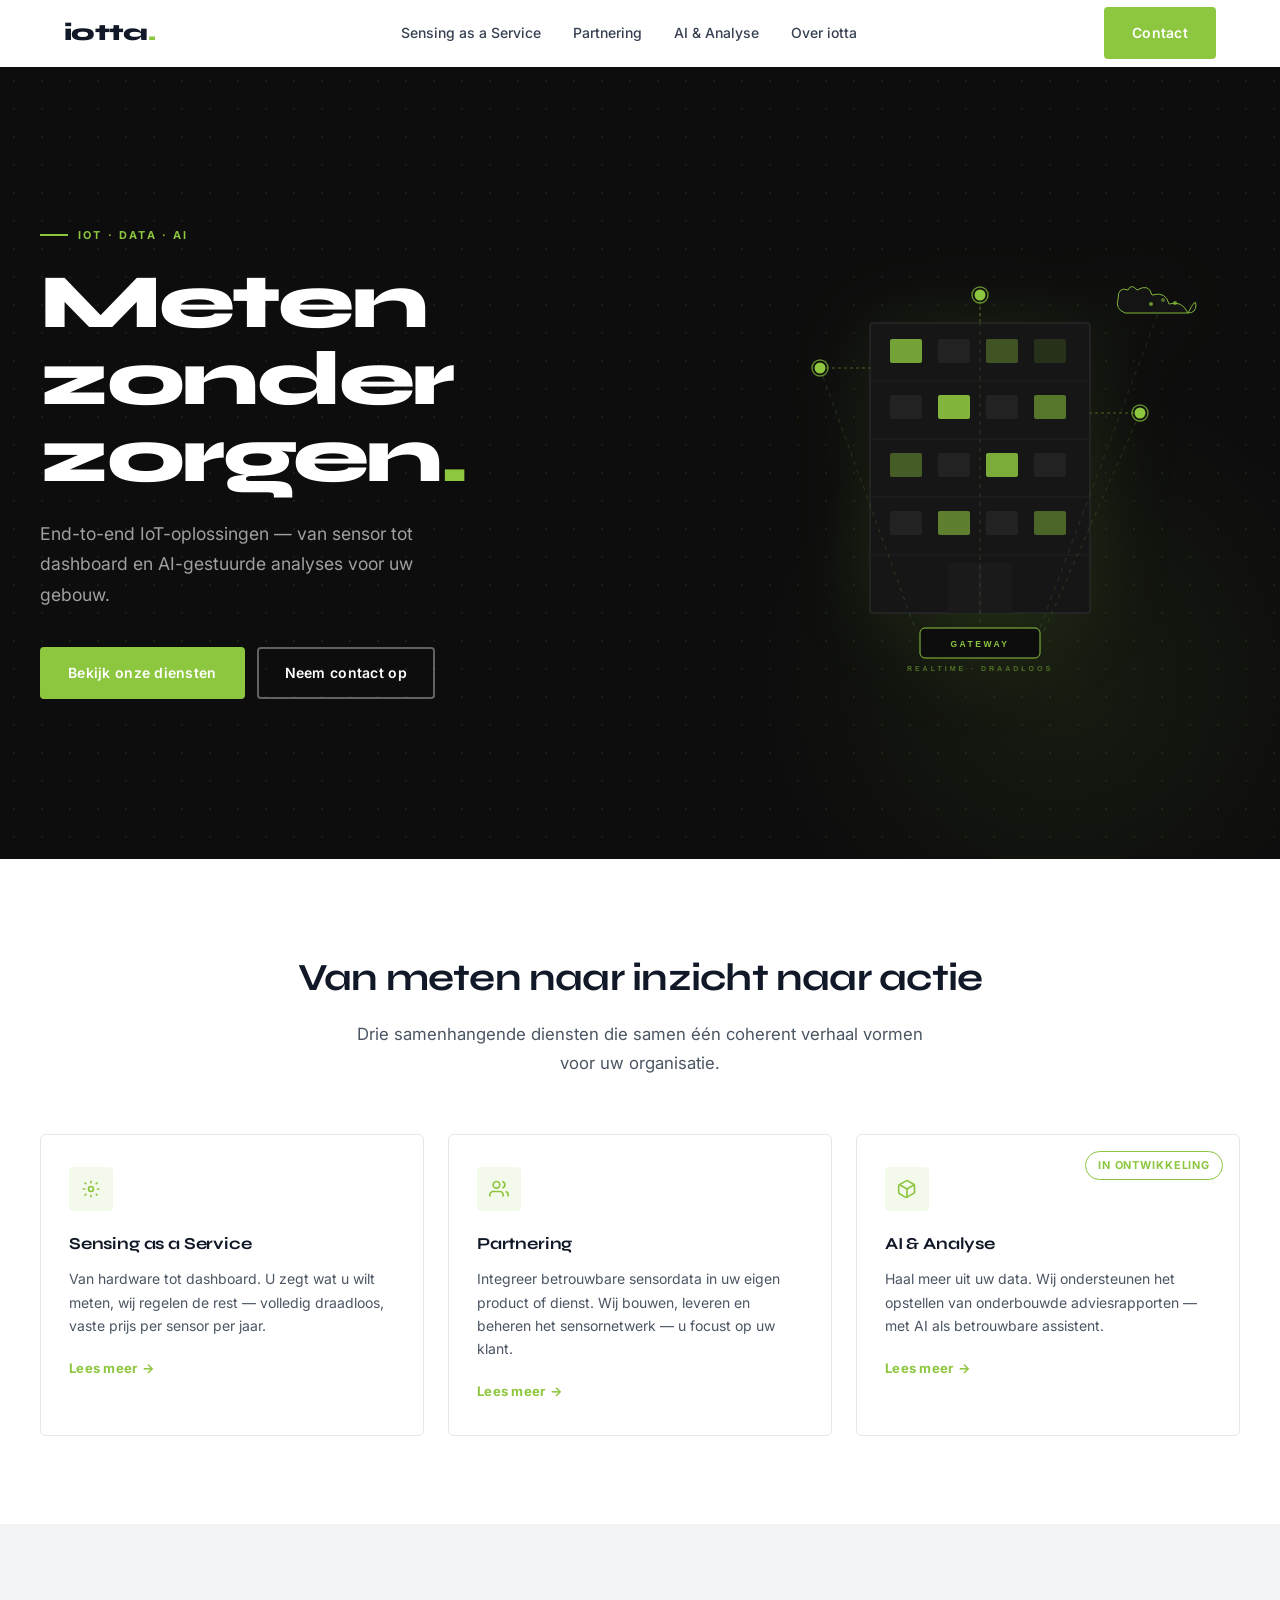
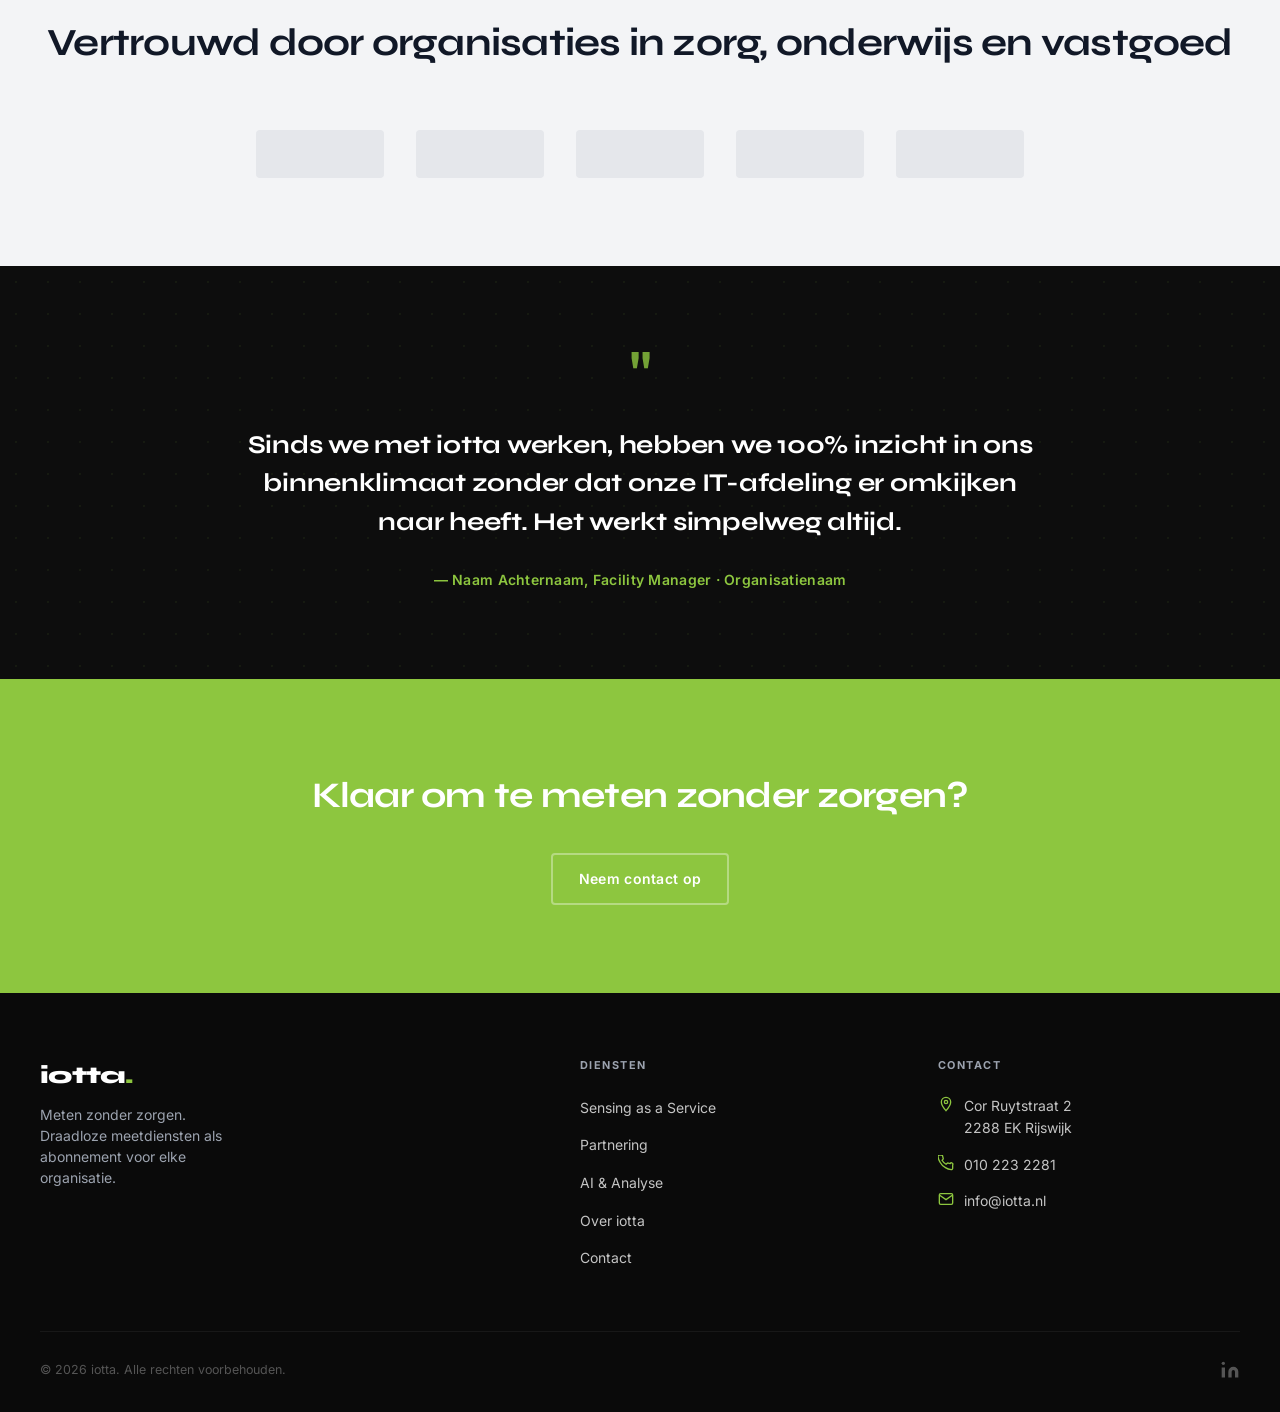
==== index.html @ 56b5818d "Initial website build for iotta.nl" ====
<!DOCTYPE html>
<html lang="nl">
<head>
  <meta charset="UTF-8">
  <meta name="viewport" content="width=device-width, initial-scale=1.0">
  <title>iotta — Meten zonder zorgen</title>
  <meta name="description" content="iotta levert betrouwbare, draadloze meetdiensten als abonnement voor kantoren, scholen, zorginstellingen en vastgoedbeheerders.">
  <link rel="preconnect" href="https://fonts.googleapis.com">
  <link rel="preconnect" href="https://fonts.gstatic.com" crossorigin>
  <link href="https://fonts.googleapis.com/css2?family=Inter:wght@400;500;600&family=Syne:wght@700;800&display=swap" rel="stylesheet">
  <link rel="stylesheet" href="css/styles.css">
</head>
<body>

  <div id="header-placeholder"></div>

  <main>

    <!-- ================================================
         HERO
         ================================================ -->
    <section class="hero" aria-labelledby="hero-title">
      <div class="hero-inner">
        <div class="hero-content">
          <p class="hero-eyebrow">IoT · Data · AI</p>
          <h1 class="hero-title" id="hero-title">
            Meten<br>zonder<br>zorgen<span class="accent">.</span>
          </h1>
          <p class="hero-subtitle">
            End-to-end IoT-oplossingen — van sensor tot dashboard
            en AI-gestuurde analyses voor uw gebouw.
          </p>
          <div class="hero-actions">
            <a href="sensing-as-a-service.html" class="btn btn-primary">Bekijk onze diensten</a>
            <a href="contact.html" class="btn btn-ghost-white">Neem contact op</a>
          </div>
        </div>
        <div class="hero-visual">
          <img src="assets/hero-illustration.svg"
               alt="Illustratie van een slim gebouw met draadloze IoT-sensoren die data doorsturen naar de cloud"
               width="520" height="440">
        </div>
      </div>
    </section>

    <!-- ================================================
         DRIE PIJLERS
         ================================================ -->
    <section class="section section--white" aria-labelledby="pijlers-title">
      <div class="inner">
        <div class="section-header reveal">
          <h2 id="pijlers-title">Van meten naar inzicht naar actie</h2>
          <p>Drie samenhangende diensten die samen één coherent verhaal vormen voor uw organisatie.</p>
        </div>
        <div class="cards-grid">

          <article class="card reveal reveal-d1">
            <div class="card-icon" aria-hidden="true">
              <svg width="20" height="20" fill="none" stroke="currentColor" stroke-width="2" viewBox="0 0 24 24"><circle cx="12" cy="12" r="3"/><path d="M12 2v3M12 19v3M4.22 4.22l2.12 2.12M17.66 17.66l2.12 2.12M2 12h3M19 12h3M4.22 19.78l2.12-2.12M17.66 6.34l2.12-2.12"/></svg>
            </div>
            <h3 class="card-title">Sensing as a Service</h3>
            <p class="card-text">Van hardware tot dashboard. U zegt wat u wilt meten, wij regelen de rest — volledig draadloos, vaste prijs per sensor per jaar.</p>
            <a href="sensing-as-a-service.html" class="card-link">Lees meer <span aria-hidden="true">→</span></a>
          </article>

          <article class="card reveal reveal-d2">
            <div class="card-icon" aria-hidden="true">
              <svg width="20" height="20" fill="none" stroke="currentColor" stroke-width="2" viewBox="0 0 24 24"><path d="M17 21v-2a4 4 0 00-4-4H5a4 4 0 00-4 4v2"/><circle cx="9" cy="7" r="4"/><path d="M23 21v-2a4 4 0 00-3-3.87M16 3.13a4 4 0 010 7.75"/></svg>
            </div>
            <h3 class="card-title">Partnering</h3>
            <p class="card-text">Integreer betrouwbare sensordata in uw eigen product of dienst. Wij bouwen, leveren en beheren het sensornetwerk — u focust op uw klant.</p>
            <a href="partnering.html" class="card-link">Lees meer <span aria-hidden="true">→</span></a>
          </article>

          <article class="card reveal reveal-d3">
            <div class="card-badge-pos">
              <span class="badge badge-green-outline">In ontwikkeling</span>
            </div>
            <div class="card-icon" aria-hidden="true">
              <svg width="20" height="20" fill="none" stroke="currentColor" stroke-width="2" viewBox="0 0 24 24"><path d="M21 16V8a2 2 0 00-1-1.73l-7-4a2 2 0 00-2 0l-7 4A2 2 0 002 8v8a2 2 0 001 1.73l7 4a2 2 0 002 0l7-4A2 2 0 0021 16z"/><polyline points="3.27 6.96 12 12.01 20.73 6.96"/><line x1="12" y1="22.08" x2="12" y2="12"/></svg>
            </div>
            <h3 class="card-title">AI &amp; Analyse</h3>
            <p class="card-text">Haal meer uit uw data. Wij ondersteunen het opstellen van onderbouwde adviesrapporten — met AI als betrouwbare assistent.</p>
            <a href="ai-en-analyse.html" class="card-link">Lees meer <span aria-hidden="true">→</span></a>
          </article>

        </div>
      </div>
    </section>

    <!-- ================================================
         SOCIAL PROOF
         ================================================ -->
    <section class="section section--gray" aria-labelledby="proof-title">
      <div class="inner">
        <div class="section-header reveal">
          <h2 id="proof-title">Vertrouwd door organisaties in zorg, onderwijs en vastgoed</h2>
        </div>
        <div class="logo-row reveal">
          <!-- vervang door: <img src="assets/logos/[klant].svg" alt="[Klantnaam]" width="128" height="48"> -->
          <div class="logo-placeholder" role="img" aria-label="Klantlogo placeholder"></div>
          <div class="logo-placeholder" role="img" aria-label="Klantlogo placeholder"></div>
          <div class="logo-placeholder" role="img" aria-label="Klantlogo placeholder"></div>
          <div class="logo-placeholder" role="img" aria-label="Klantlogo placeholder"></div>
          <div class="logo-placeholder" role="img" aria-label="Klantlogo placeholder"></div>
        </div>
      </div>
    </section>

    <!-- ================================================
         TESTIMONIAL
         ================================================ -->
    <section class="section section--dark" aria-label="Klantgetuigenis">
      <div class="inner">
        <div class="testimonial reveal">
          <span class="testimonial-mark" aria-hidden="true">"</span>
          <!-- vervang door: echte klantquote -->
          <blockquote class="testimonial-quote">
            Sinds we met iotta werken, hebben we 100% inzicht in ons binnenklimaat
            zonder dat onze IT-afdeling er omkijken naar heeft. Het werkt simpelweg altijd.
          </blockquote>
          <p class="testimonial-attrib">— Naam Achternaam, Facility Manager · Organisatienaam</p>
        </div>
      </div>
    </section>

    <!-- ================================================
         CTA BANNER
         ================================================ -->
    <section class="section section--green" aria-label="Contactoproep">
      <div class="inner cta-banner reveal">
        <h2>Klaar om te meten zonder zorgen?</h2>
        <a href="contact.html" class="btn btn-ghost-white">Neem contact op</a>
      </div>
    </section>

  </main>

  <div id="footer-placeholder"></div>
  <script src="js/main.js"></script>
  <script src="js/components.js"></script>
</body>
</html>
---- css/styles.css ----
/* ============================================================
   iotta Website — Design System
   Aesthetic: Precision Signal — technical, high-contrast,
   sensor-network data feeling. Syne + Inter.
   ============================================================ */

/* ============================================================
   DESIGN TOKENS
   ============================================================ */
:root {
  --green:        #8DC63F;
  --green-dark:   #6fa832;
  --green-dim:    rgba(141, 198, 63, 0.1);
  --black:        #0d0d0d;
  --surface-dark: #141414;
  --gray-900:     #111827;
  --gray-700:     #374151;
  --gray-600:     #4b5563;
  --gray-400:     #9ca3af;
  --gray-300:     #d1d5db;
  --gray-200:     #e5e7eb;
  --gray-100:     #f3f4f6;
  --white:        #ffffff;

  --font-display: 'Syne', sans-serif;
  --font-body:    'Inter', sans-serif;

  --max-w:        1200px;
  --radius:       6px;
  --radius-sm:    4px;

  --ease-out:     cubic-bezier(0.16, 1, 0.3, 1);
}

/* ============================================================
   RESET & BASE
   ============================================================ */
*, *::before, *::after { box-sizing: border-box; margin: 0; padding: 0; }
html { scroll-behavior: smooth; font-size: 16px; }
body {
  font-family: var(--font-body);
  color: var(--gray-900);
  background: var(--white);
  line-height: 1.6;
  -webkit-font-smoothing: antialiased;
  -moz-osx-font-smoothing: grayscale;
  overflow-x: hidden;
}
img, svg { max-width: 100%; display: block; }
a { color: inherit; text-decoration: none; }
ul, ol { list-style: none; }
button { cursor: pointer; font-family: inherit; }
address { font-style: normal; }

/* ============================================================
   LAYOUT
   ============================================================ */
.container {
  max-width: var(--max-w);
  margin: 0 auto;
  padding: 0 24px;
}

.section {
  padding: 88px 24px;
}
.section--dark   { background: var(--black);    color: var(--white); }
.section--gray   { background: var(--gray-100); }
.section--green  { background: var(--green);    color: var(--white); }
.section--white  { background: var(--white); }

/* Dot grid on dark sections — sensor network motif */
.section--dark {
  background: var(--black);
  background-image: radial-gradient(circle, rgba(141,198,63,0.07) 1px, transparent 1px);
  background-size: 32px 32px;
}

.inner {
  max-width: var(--max-w);
  margin: 0 auto;
}

/* Two-column layout (reusable) */
.two-col {
  display: grid;
  grid-template-columns: 1fr 1fr;
  gap: 80px;
  align-items: center;
}
@media (max-width: 768px) {
  .two-col { grid-template-columns: 1fr; gap: 40px; }
}

/* Section header */
.section-header {
  text-align: center;
  margin-bottom: 56px;
}
.section-header h2 {
  font-family: var(--font-display);
  font-size: clamp(1.75rem, 3vw, 2.5rem);
  font-weight: 700;
  margin-bottom: 12px;
  letter-spacing: -0.02em;
}
.section-header p {
  font-size: 1.05rem;
  color: var(--gray-600);
  max-width: 580px;
  margin: 0 auto;
  line-height: 1.7;
}
.section--dark .section-header p { color: var(--gray-400); }

/* ============================================================
   TYPOGRAPHY
   ============================================================ */
.eyebrow {
  display: inline-block;
  font-size: 0.68rem;
  font-weight: 700;
  letter-spacing: 0.18em;
  text-transform: uppercase;
  color: var(--green);
  margin-bottom: 20px;
}

/* ============================================================
   SCROLL REVEAL
   ============================================================ */
.reveal {
  opacity: 0;
  transform: translateY(28px);
  transition: opacity 0.65s var(--ease-out), transform 0.65s var(--ease-out);
}
.reveal.is-visible { opacity: 1; transform: none; }
.reveal-d1 { transition-delay: 0.08s; }
.reveal-d2 { transition-delay: 0.16s; }
.reveal-d3 { transition-delay: 0.24s; }
.reveal-d4 { transition-delay: 0.32s; }

/* ============================================================
   BUTTONS
   ============================================================ */
.btn {
  display: inline-flex;
  align-items: center;
  gap: 8px;
  padding: 13px 26px;
  border-radius: var(--radius-sm);
  font-family: var(--font-body);
  font-size: 0.875rem;
  font-weight: 600;
  letter-spacing: 0.02em;
  border: 2px solid transparent;
  transition: background 0.2s, border-color 0.2s, color 0.2s, transform 0.15s;
  cursor: pointer;
  white-space: nowrap;
}
.btn:active { transform: scale(0.98); }
.btn:focus-visible { outline: 3px solid var(--green); outline-offset: 3px; }

.btn-primary {
  background: var(--green);
  color: var(--white);
  border-color: var(--green);
}
.btn-primary:hover { background: var(--green-dark); border-color: var(--green-dark); }

.btn-ghost-white {
  background: transparent;
  color: var(--white);
  border-color: rgba(255,255,255,0.35);
}
.btn-ghost-white:hover { background: rgba(255,255,255,0.1); border-color: rgba(255,255,255,0.6); }

.btn-ghost-dark {
  background: transparent;
  color: var(--gray-900);
  border-color: var(--gray-300);
}
.btn-ghost-dark:hover { background: var(--gray-100); border-color: var(--gray-400); }

/* ============================================================
   BADGE
   ============================================================ */
.badge {
  display: inline-block;
  padding: 5px 12px;
  border-radius: 20px;
  font-size: 0.68rem;
  font-weight: 700;
  letter-spacing: 0.08em;
  text-transform: uppercase;
}
.badge-green       { background: var(--green); color: var(--white); }
.badge-green-outline {
  border: 1.5px solid var(--green);
  color: var(--green);
  background: transparent;
}

/* ============================================================
   HEADER
   ============================================================ */
.site-header {
  position: sticky;
  top: 0;
  z-index: 200;
  background: rgba(255,255,255,0.95);
  backdrop-filter: blur(12px);
  -webkit-backdrop-filter: blur(12px);
  border-bottom: 1px solid transparent;
  transition: border-color 0.25s, box-shadow 0.25s;
}
.site-header.scrolled {
  border-color: var(--gray-200);
  box-shadow: 0 1px 16px rgba(0,0,0,0.07);
}

.header-inner {
  max-width: var(--max-w);
  margin: 0 auto;
  padding: 0 24px;
  height: 66px;
  display: flex;
  align-items: center;
  justify-content: space-between;
  gap: 24px;
}

.site-logo {
  font-family: var(--font-display);
  font-weight: 800;
  font-size: 1.45rem;
  color: var(--gray-900);
  letter-spacing: -0.03em;
  flex-shrink: 0;
}
.site-logo .dot { color: var(--green); }

.nav-links {
  display: flex;
  gap: 32px;
  align-items: center;
}
.nav-links a {
  font-size: 0.875rem;
  font-weight: 500;
  color: var(--gray-700);
  transition: color 0.18s;
  position: relative;
}
.nav-links a::after {
  content: '';
  position: absolute;
  bottom: -3px;
  left: 0; right: 0;
  height: 2px;
  background: var(--green);
  transform: scaleX(0);
  transform-origin: left;
  transition: transform 0.2s var(--ease-out);
}
.nav-links a:hover, .nav-links a.active { color: var(--gray-900); }
.nav-links a:hover::after, .nav-links a.active::after { transform: scaleX(1); }
.nav-links a:focus-visible { outline: 2px solid var(--green); border-radius: 2px; }

.hamburger {
  display: none;
  flex-direction: column;
  gap: 5px;
  background: none;
  border: none;
  padding: 6px;
  border-radius: 4px;
}
.hamburger span {
  display: block;
  width: 22px;
  height: 2px;
  background: var(--gray-900);
  border-radius: 2px;
  transition: transform 0.22s, opacity 0.22s;
}
.hamburger[aria-expanded="true"] span:nth-child(1) { transform: translateY(7px) rotate(45deg); }
.hamburger[aria-expanded="true"] span:nth-child(2) { opacity: 0; }
.hamburger[aria-expanded="true"] span:nth-child(3) { transform: translateY(-7px) rotate(-45deg); }

.mobile-nav {
  display: none;
  flex-direction: column;
  padding: 8px 24px 20px;
  border-top: 1px solid var(--gray-100);
  background: var(--white);
}
.mobile-nav.open { display: flex; }
.mobile-nav a {
  padding: 13px 0;
  font-size: 1rem;
  font-weight: 500;
  color: var(--gray-700);
  border-bottom: 1px solid var(--gray-100);
  transition: color 0.18s;
}
.mobile-nav a:last-child { border-bottom: none; padding-bottom: 0; }
.mobile-nav a:hover { color: var(--green); }

@media (max-width: 820px) {
  .nav-links, .header-cta { display: none; }
  .hamburger { display: flex; }
}

/* ============================================================
   FOOTER
   ============================================================ */
.site-footer {
  background: #0a0a0a;
  color: var(--white);
  padding: 64px 24px 32px;
}
.footer-grid {
  max-width: var(--max-w);
  margin: 0 auto;
  display: grid;
  grid-template-columns: 1.6fr 1fr 1fr;
  gap: 56px;
  margin-bottom: 48px;
}
.footer-logo {
  font-family: var(--font-display);
  font-weight: 800;
  font-size: 1.5rem;
  letter-spacing: -0.03em;
  margin-bottom: 8px;
}
.footer-logo .dot { color: var(--green); }
.footer-tagline {
  font-size: 0.875rem;
  color: var(--gray-400);
  line-height: 1.5;
  max-width: 220px;
}
.footer-col-title {
  font-size: 0.68rem;
  font-weight: 700;
  letter-spacing: 0.14em;
  text-transform: uppercase;
  color: var(--gray-400);
  margin-bottom: 20px;
}
.footer-links li { margin-bottom: 12px; }
.footer-links a {
  font-size: 0.875rem;
  color: #c4c4c4;
  transition: color 0.18s;
}
.footer-links a:hover { color: var(--green); }
.footer-contact-item {
  display: flex;
  align-items: flex-start;
  gap: 10px;
  margin-bottom: 14px;
  font-size: 0.875rem;
  color: #c4c4c4;
}
.footer-contact-item svg { flex-shrink: 0; color: var(--green); margin-top: 1px; }
.footer-contact-item a { color: #c4c4c4; transition: color 0.18s; }
.footer-contact-item a:hover { color: var(--green); }
.footer-bottom {
  max-width: var(--max-w);
  margin: 0 auto;
  padding-top: 28px;
  border-top: 1px solid rgba(255,255,255,0.06);
  display: flex;
  align-items: center;
  justify-content: space-between;
  font-size: 0.78rem;
  color: #555;
}
.footer-social a {
  color: #555;
  transition: color 0.18s;
}
.footer-social a:hover { color: var(--green); }

@media (max-width: 768px) {
  .footer-grid { grid-template-columns: 1fr; gap: 36px; }
  .footer-bottom { flex-direction: column; gap: 12px; text-align: center; }
}

/* ============================================================
   HERO — HOMEPAGE
   ============================================================ */
.hero {
  background: var(--black);
  background-image: radial-gradient(circle, rgba(141,198,63,0.09) 1px, transparent 1px);
  background-size: 28px 28px;
  animation: grid-drift 24s linear infinite;
  color: var(--white);
  min-height: 88vh;
  display: flex;
  align-items: center;
  padding: 80px 24px;
  position: relative;
  overflow: hidden;
}

@keyframes grid-drift {
  0%   { background-position: 0 0; }
  100% { background-position: 28px 28px; }
}

/* Subtle green glow at bottom-right */
.hero::after {
  content: '';
  position: absolute;
  bottom: -120px;
  right: -80px;
  width: 600px;
  height: 600px;
  background: radial-gradient(circle, rgba(141,198,63,0.08) 0%, transparent 70%);
  pointer-events: none;
}

.hero-inner {
  max-width: var(--max-w);
  margin: 0 auto;
  width: 100%;
  display: grid;
  grid-template-columns: 1fr 1fr;
  gap: 64px;
  align-items: center;
  position: relative;
  z-index: 1;
}

.hero-eyebrow {
  font-size: 0.68rem;
  font-weight: 700;
  letter-spacing: 0.2em;
  text-transform: uppercase;
  color: var(--green);
  margin-bottom: 20px;
  display: flex;
  align-items: center;
  gap: 10px;
}
.hero-eyebrow::before {
  content: '';
  display: block;
  width: 28px;
  height: 2px;
  background: var(--green);
  flex-shrink: 0;
}

.hero-title {
  font-family: var(--font-display);
  font-size: clamp(3rem, 6vw, 5.5rem);
  font-weight: 800;
  line-height: 1.0;
  letter-spacing: -0.03em;
  margin-bottom: 24px;
  color: var(--white);
}
.hero-title .accent { color: var(--green); }

.hero-subtitle {
  font-size: 1.1rem;
  color: #a0a0a0;
  line-height: 1.75;
  margin-bottom: 36px;
  max-width: 440px;
}

.hero-actions { display: flex; gap: 12px; flex-wrap: wrap; }

.hero-visual {
  display: flex;
  justify-content: flex-end;
  align-items: center;
}
.hero-visual img, .hero-visual svg {
  width: 100%;
  max-width: 520px;
  filter: drop-shadow(0 0 40px rgba(141,198,63,0.12));
}

@media (max-width: 900px) {
  .hero-inner { grid-template-columns: 1fr; gap: 40px; }
  .hero-visual { display: none; }
  .hero { min-height: 70vh; }
}

/* ============================================================
   HERO — INNER PAGES
   ============================================================ */
.hero-page {
  background: var(--black);
  background-image: radial-gradient(circle, rgba(141,198,63,0.07) 1px, transparent 1px);
  background-size: 28px 28px;
  animation: grid-drift 24s linear infinite;
  color: var(--white);
  min-height: 44vh;
  display: flex;
  align-items: flex-end;
  padding: 64px 24px 72px;
  position: relative;
  overflow: hidden;
}
.hero-page::after {
  content: '';
  position: absolute;
  bottom: -80px;
  right: -60px;
  width: 500px;
  height: 500px;
  background: radial-gradient(circle, rgba(141,198,63,0.07) 0%, transparent 70%);
  pointer-events: none;
}
.hero-page-inner {
  max-width: var(--max-w);
  margin: 0 auto;
  width: 100%;
  position: relative;
  z-index: 1;
}
.hero-page-title {
  font-family: var(--font-display);
  font-size: clamp(2.25rem, 4.5vw, 4rem);
  font-weight: 800;
  letter-spacing: -0.03em;
  line-height: 1.05;
  margin-bottom: 16px;
}
.hero-page-sub {
  font-size: 1.1rem;
  color: #a0a0a0;
  line-height: 1.7;
  max-width: 640px;
}

/* ============================================================
   PILLAR CARDS
   ============================================================ */
.cards-grid {
  display: grid;
  grid-template-columns: repeat(3, 1fr);
  gap: 24px;
}
.card {
  background: var(--white);
  border: 1px solid var(--gray-200);
  border-radius: var(--radius);
  padding: 32px 28px;
  position: relative;
  transition: box-shadow 0.25s, transform 0.25s, border-color 0.25s;
  overflow: hidden;
}
.card::before {
  content: '';
  position: absolute;
  top: 0; left: 0; right: 0;
  height: 3px;
  background: var(--green);
  transform: scaleX(0);
  transform-origin: left;
  transition: transform 0.3s var(--ease-out);
}
.card:hover {
  box-shadow: 0 8px 32px rgba(0,0,0,0.09);
  transform: translateY(-3px);
  border-color: rgba(141,198,63,0.3);
}
.card:hover::before { transform: scaleX(1); }

.card-icon {
  width: 44px;
  height: 44px;
  background: var(--green-dim);
  border-radius: var(--radius-sm);
  display: flex;
  align-items: center;
  justify-content: center;
  color: var(--green);
  margin-bottom: 20px;
}
.card-title {
  font-family: var(--font-display);
  font-size: 1.05rem;
  font-weight: 700;
  margin-bottom: 10px;
  letter-spacing: -0.01em;
}
.card-text {
  font-size: 0.875rem;
  color: var(--gray-600);
  line-height: 1.65;
  margin-bottom: 18px;
}
.card-link {
  font-size: 0.82rem;
  font-weight: 700;
  color: var(--green);
  letter-spacing: 0.02em;
  display: inline-flex;
  align-items: center;
  gap: 5px;
  transition: gap 0.2s;
}
.card-link:hover { gap: 9px; }
.card-badge-pos {
  position: absolute;
  top: 16px;
  right: 16px;
}

@media (max-width: 1024px) { .cards-grid { grid-template-columns: repeat(2, 1fr); } }
@media (max-width: 600px)  { .cards-grid { grid-template-columns: 1fr; } }

/* ============================================================
   SENSING STEPS ROW
   ============================================================ */
.steps-row {
  display: flex;
  gap: 0;
  align-items: flex-start;
}
.step {
  flex: 1;
  display: flex;
  flex-direction: column;
  align-items: center;
  text-align: center;
  padding: 0 8px;
  position: relative;
}
.step:not(:last-child)::after {
  content: '';
  position: absolute;
  top: 24px;
  right: -4px;
  width: 8px;
  height: 2px;
  background: var(--gray-300);
}
.step-icon {
  width: 48px;
  height: 48px;
  border-radius: 50%;
  background: var(--green-dim);
  border: 1.5px solid rgba(141,198,63,0.25);
  display: flex;
  align-items: center;
  justify-content: center;
  color: var(--green);
  margin-bottom: 12px;
  flex-shrink: 0;
}
.step-label { font-size: 0.78rem; font-weight: 700; color: var(--gray-900); margin-bottom: 4px; }
.step-desc  { font-size: 0.72rem; color: var(--gray-600); line-height: 1.45; }

@media (max-width: 768px) {
  .steps-row { flex-direction: column; gap: 24px; }
  .step { flex-direction: row; text-align: left; gap: 16px; padding: 0; align-items: flex-start; }
  .step:not(:last-child)::after { display: none; }
}

/* ============================================================
   ZIGZAG BLOCKS
   ============================================================ */
.zigzag-block {
  display: grid;
  grid-template-columns: 1fr 1fr;
  gap: 80px;
  align-items: center;
  padding: 72px 0;
  border-bottom: 1px solid var(--gray-200);
}
.zigzag-block:last-child { border-bottom: none; padding-bottom: 0; }
.zigzag-block.reverse .zigzag-text { order: 2; }
.zigzag-block.reverse .zigzag-visual { order: 1; }

.zigzag-label {
  font-size: 0.68rem;
  font-weight: 700;
  letter-spacing: 0.15em;
  text-transform: uppercase;
  color: var(--green);
  margin-bottom: 12px;
}
.zigzag-text h3 {
  font-family: var(--font-display);
  font-size: clamp(1.25rem, 2.5vw, 1.75rem);
  font-weight: 700;
  letter-spacing: -0.02em;
  margin-bottom: 16px;
}
.zigzag-text p {
  font-size: 1rem;
  color: var(--gray-600);
  line-height: 1.75;
  margin-bottom: 24px;
}
.zigzag-visual {
  background: var(--gray-100);
  border-radius: 10px;
  aspect-ratio: 4/3;
  display: flex;
  align-items: center;
  justify-content: center;
  color: var(--gray-400);
  font-size: 0.78rem;
  font-weight: 500;
  border: 1px dashed var(--gray-300);
}

@media (max-width: 768px) {
  .zigzag-block { grid-template-columns: 1fr; gap: 32px; padding: 48px 0; }
  .zigzag-block.reverse .zigzag-text,
  .zigzag-block.reverse .zigzag-visual { order: unset; }
}

/* ============================================================
   SOCIAL PROOF / LOGO ROW
   ============================================================ */
.logo-row {
  display: flex;
  flex-wrap: wrap;
  gap: 20px 32px;
  justify-content: center;
  align-items: center;
}
.logo-placeholder {
  width: 128px;
  height: 48px;
  background: var(--gray-200);
  border-radius: var(--radius-sm);
  /* vervang door: <img src="assets/logos/[klant].svg" alt="[Klantnaam]" width="128" height="48"> */
}

/* ============================================================
   TESTIMONIAL
   ============================================================ */
.testimonial {
  max-width: 800px;
  margin: 0 auto;
  text-align: center;
}
.testimonial-mark {
  font-family: var(--font-display);
  font-size: 5rem;
  line-height: 0.6;
  color: var(--green);
  margin-bottom: 24px;
  display: block;
  opacity: 0.8;
}
.testimonial-quote {
  font-family: var(--font-display);
  font-size: clamp(1.2rem, 2.5vw, 1.6rem);
  font-weight: 700;
  line-height: 1.5;
  letter-spacing: -0.01em;
  color: var(--white);
  margin-bottom: 28px;
}
.testimonial-attrib { font-size: 0.875rem; color: var(--green); font-weight: 600; letter-spacing: 0.02em; }

/* ============================================================
   CTA BANNER
   ============================================================ */
.cta-banner {
  text-align: center;
}
.cta-banner h2 {
  font-family: var(--font-display);
  font-size: clamp(1.5rem, 3vw, 2.25rem);
  font-weight: 700;
  letter-spacing: -0.02em;
  margin-bottom: 28px;
  color: var(--white);
}

/* ============================================================
   TEAM CARDS
   ============================================================ */
.team-grid {
  display: grid;
  grid-template-columns: repeat(2, 280px);
  gap: 40px;
  justify-content: center;
}
.team-card { text-align: center; }
.team-photo {
  width: 120px;
  height: 120px;
  border-radius: 50%;
  background: var(--gray-200);
  margin: 0 auto 18px;
  overflow: hidden;
  border: 3px solid transparent;
  transition: border-color 0.2s;
  /* vervang door: <img src="assets/team/[naam].jpg" alt="[Naam]" width="120" height="120"> */
}
.team-card:hover .team-photo { border-color: var(--green); }
.team-name {
  font-family: var(--font-display);
  font-weight: 700;
  font-size: 1.05rem;
  letter-spacing: -0.01em;
  margin-bottom: 4px;
}
.team-role { font-size: 0.875rem; color: var(--gray-600); }

@media (max-width: 640px) {
  .team-grid { grid-template-columns: 1fr; max-width: 220px; }
}

/* ============================================================
   TIMELINE
   ============================================================ */
.timeline {
  display: flex;
  position: relative;
  padding-top: 28px;
}
.timeline::before {
  content: '';
  position: absolute;
  top: 19px;
  left: 0; right: 0;
  height: 2px;
  background: var(--gray-200);
}
.timeline-item {
  flex: 1;
  text-align: center;
  position: relative;
  padding-top: 20px;
}
.timeline-dot {
  position: absolute;
  top: -19px;
  left: 50%;
  transform: translateX(-50%);
  width: 14px;
  height: 14px;
  border-radius: 50%;
  background: var(--green);
  border: 3px solid var(--white);
  box-shadow: 0 0 0 2px var(--green);
}
.timeline-year  { font-size: 0.82rem; font-weight: 700; color: var(--green); letter-spacing: 0.04em; }
.timeline-label { font-size: 0.76rem; color: var(--gray-600); margin-top: 5px; line-height: 1.45; }

@media (max-width: 640px) {
  .timeline { flex-direction: column; padding: 0 0 0 36px; }
  .timeline::before { top: 0; bottom: 0; left: 15px; right: auto; width: 2px; height: auto; }
  .timeline-item { text-align: left; padding: 0 0 28px 20px; }
  .timeline-dot { top: 3px; left: -21px; transform: none; }
}

/* ============================================================
   CONTACT FORM
   ============================================================ */
.contact-grid {
  display: grid;
  grid-template-columns: 1fr 1fr;
  gap: 80px;
  align-items: start;
}
.form-col-title {
  font-family: var(--font-display);
  font-size: 1.4rem;
  font-weight: 700;
  letter-spacing: -0.02em;
  margin-bottom: 28px;
}
.form-group { margin-bottom: 20px; }
.form-group label {
  display: block;
  font-size: 0.82rem;
  font-weight: 600;
  letter-spacing: 0.01em;
  margin-bottom: 7px;
  color: var(--gray-700);
}
.form-group input,
.form-group textarea {
  width: 100%;
  padding: 12px 16px;
  border: 1.5px solid var(--gray-200);
  border-radius: var(--radius-sm);
  font-family: var(--font-body);
  font-size: 0.9375rem;
  color: var(--gray-900);
  background: var(--white);
  transition: border-color 0.2s, box-shadow 0.2s;
}
.form-group input:focus,
.form-group textarea:focus {
  outline: none;
  border-color: var(--green);
  box-shadow: 0 0 0 3px rgba(141,198,63,0.15);
}
.form-group textarea { min-height: 148px; resize: vertical; line-height: 1.6; }

.form-success {
  display: none;
  background: #f0f7e8;
  border: 1.5px solid var(--green);
  border-radius: var(--radius-sm);
  padding: 18px 22px;
  color: #3a6419;
  font-weight: 600;
  font-size: 0.9375rem;
  line-height: 1.5;
}

.contact-detail-title {
  font-family: var(--font-display);
  font-size: 1.4rem;
  font-weight: 700;
  letter-spacing: -0.02em;
  margin-bottom: 28px;
}
.contact-detail-item {
  display: flex;
  align-items: flex-start;
  gap: 12px;
  margin-bottom: 18px;
  font-size: 0.9375rem;
  color: var(--gray-600);
  line-height: 1.5;
}
.contact-detail-item svg { flex-shrink: 0; color: var(--green); margin-top: 2px; }
.contact-detail-item a { color: var(--green); transition: opacity 0.18s; }
.contact-detail-item a:hover { opacity: 0.75; }
.map-embed { border-radius: var(--radius); overflow: hidden; margin-top: 28px; }
.map-embed iframe { width: 100%; height: 240px; border: 0; display: block; }

@media (max-width: 768px) { .contact-grid { grid-template-columns: 1fr; gap: 48px; } }

/* ============================================================
   KLANTCASES
   ============================================================ */
.cases-grid { display: grid; grid-template-columns: repeat(3, 1fr); gap: 24px; }
.case-card {
  background: var(--white);
  border-radius: var(--radius);
  overflow: hidden;
  border: 1px solid var(--gray-200);
  transition: box-shadow 0.2s, transform 0.2s;
}
.case-card:hover { box-shadow: 0 8px 28px rgba(0,0,0,0.08); transform: translateY(-2px); }
.case-photo {
  height: 164px;
  background: var(--gray-100);
  display: flex;
  align-items: center;
  justify-content: center;
  color: var(--gray-400);
  font-size: 0.76rem;
  font-weight: 500;
  border-bottom: 1px dashed var(--gray-200);
  /* vervang door: <img src="assets/cases/[case].jpg" alt="..." style="width:100%;height:164px;object-fit:cover"> */
}
.case-body { padding: 22px; }
.case-sector {
  font-size: 0.68rem;
  font-weight: 700;
  letter-spacing: 0.12em;
  text-transform: uppercase;
  color: var(--green);
  margin-bottom: 8px;
}
.case-quote { font-size: 0.9rem; color: var(--gray-600); line-height: 1.65; font-style: italic; }

@media (max-width: 1024px) { .cases-grid { grid-template-columns: repeat(2, 1fr); } }
@media (max-width: 600px)  { .cases-grid { grid-template-columns: 1fr; } }

/* ============================================================
   VALUES GRID (AI page)
   ============================================================ */
.values-grid { display: grid; grid-template-columns: repeat(3, 1fr); gap: 24px; }
.value-card {
  padding: 32px 28px;
  border-radius: var(--radius);
  background: var(--white);
  border: 1px solid var(--gray-200);
  text-align: center;
  transition: box-shadow 0.2s, transform 0.2s;
}
.value-card:hover { box-shadow: 0 6px 24px rgba(0,0,0,0.07); transform: translateY(-2px); }
.value-icon {
  width: 52px;
  height: 52px;
  border-radius: 50%;
  background: var(--green-dim);
  border: 1.5px solid rgba(141,198,63,0.25);
  display: flex;
  align-items: center;
  justify-content: center;
  color: var(--green);
  margin: 0 auto 16px;
}
.value-card h3 {
  font-family: var(--font-display);
  font-size: 1.05rem;
  font-weight: 700;
  letter-spacing: -0.01em;
  margin-bottom: 10px;
}
.value-card p { font-size: 0.875rem; color: var(--gray-600); line-height: 1.65; }

@media (max-width: 768px) { .values-grid { grid-template-columns: 1fr; } }

/* ============================================================
   DARK CARDS (Partnering "Wat levert iotta")
   ============================================================ */
.card-dark {
  background: var(--surface-dark);
  border: 1px solid rgba(255,255,255,0.06);
  border-radius: var(--radius);
  padding: 32px 28px;
  position: relative;
  overflow: hidden;
  transition: border-color 0.25s;
}
.card-dark::before {
  content: '';
  position: absolute;
  top: 0; left: 0; right: 0;
  height: 3px;
  background: var(--green);
  transform: scaleX(0);
  transform-origin: left;
  transition: transform 0.3s var(--ease-out);
}
.card-dark:hover { border-color: rgba(141,198,63,0.2); }
.card-dark:hover::before { transform: scaleX(1); }
.card-dark .card-icon { background: rgba(141,198,63,0.08); }
.card-dark .card-title { color: var(--white); }
.card-dark .card-text  { color: #8a8a8a; }

/* ============================================================
   SENSOR PULSE ANIMATION
   ============================================================ */
@keyframes sensor-pulse {
  0%   { r: 8;  opacity: 0.7; }
  100% { r: 22; opacity: 0; }
}
.pulse {
  animation: sensor-pulse 2.4s ease-out infinite;
  transform-origin: center;
}
.pulse.d1 { animation-delay: 0s; }
.pulse.d2 { animation-delay: 0.6s; }
.pulse.d3 { animation-delay: 0.3s; }
.pulse.d4 { animation-delay: 0.9s; }
.pulse.d5 { animation-delay: 0.15s; }
.pulse.d6 { animation-delay: 0.75s; }

/* ============================================================
   UTILITIES
   ============================================================ */
.sr-only {
  position: absolute; width: 1px; height: 1px;
  padding: 0; margin: -1px; overflow: hidden;
  clip: rect(0,0,0,0); white-space: nowrap; border: 0;
}
.text-green  { color: var(--green); }
.text-center { text-align: center; }
.mt-8  { margin-top: 8px;  }
.mt-16 { margin-top: 16px; }
.mt-24 { margin-top: 24px; }
.mt-32 { margin-top: 32px; }
.mb-0  { margin-bottom: 0; }

@media (max-width: 768px) {
  .section { padding: 64px 20px; }
  .hero-page { padding: 48px 20px 64px; }
}
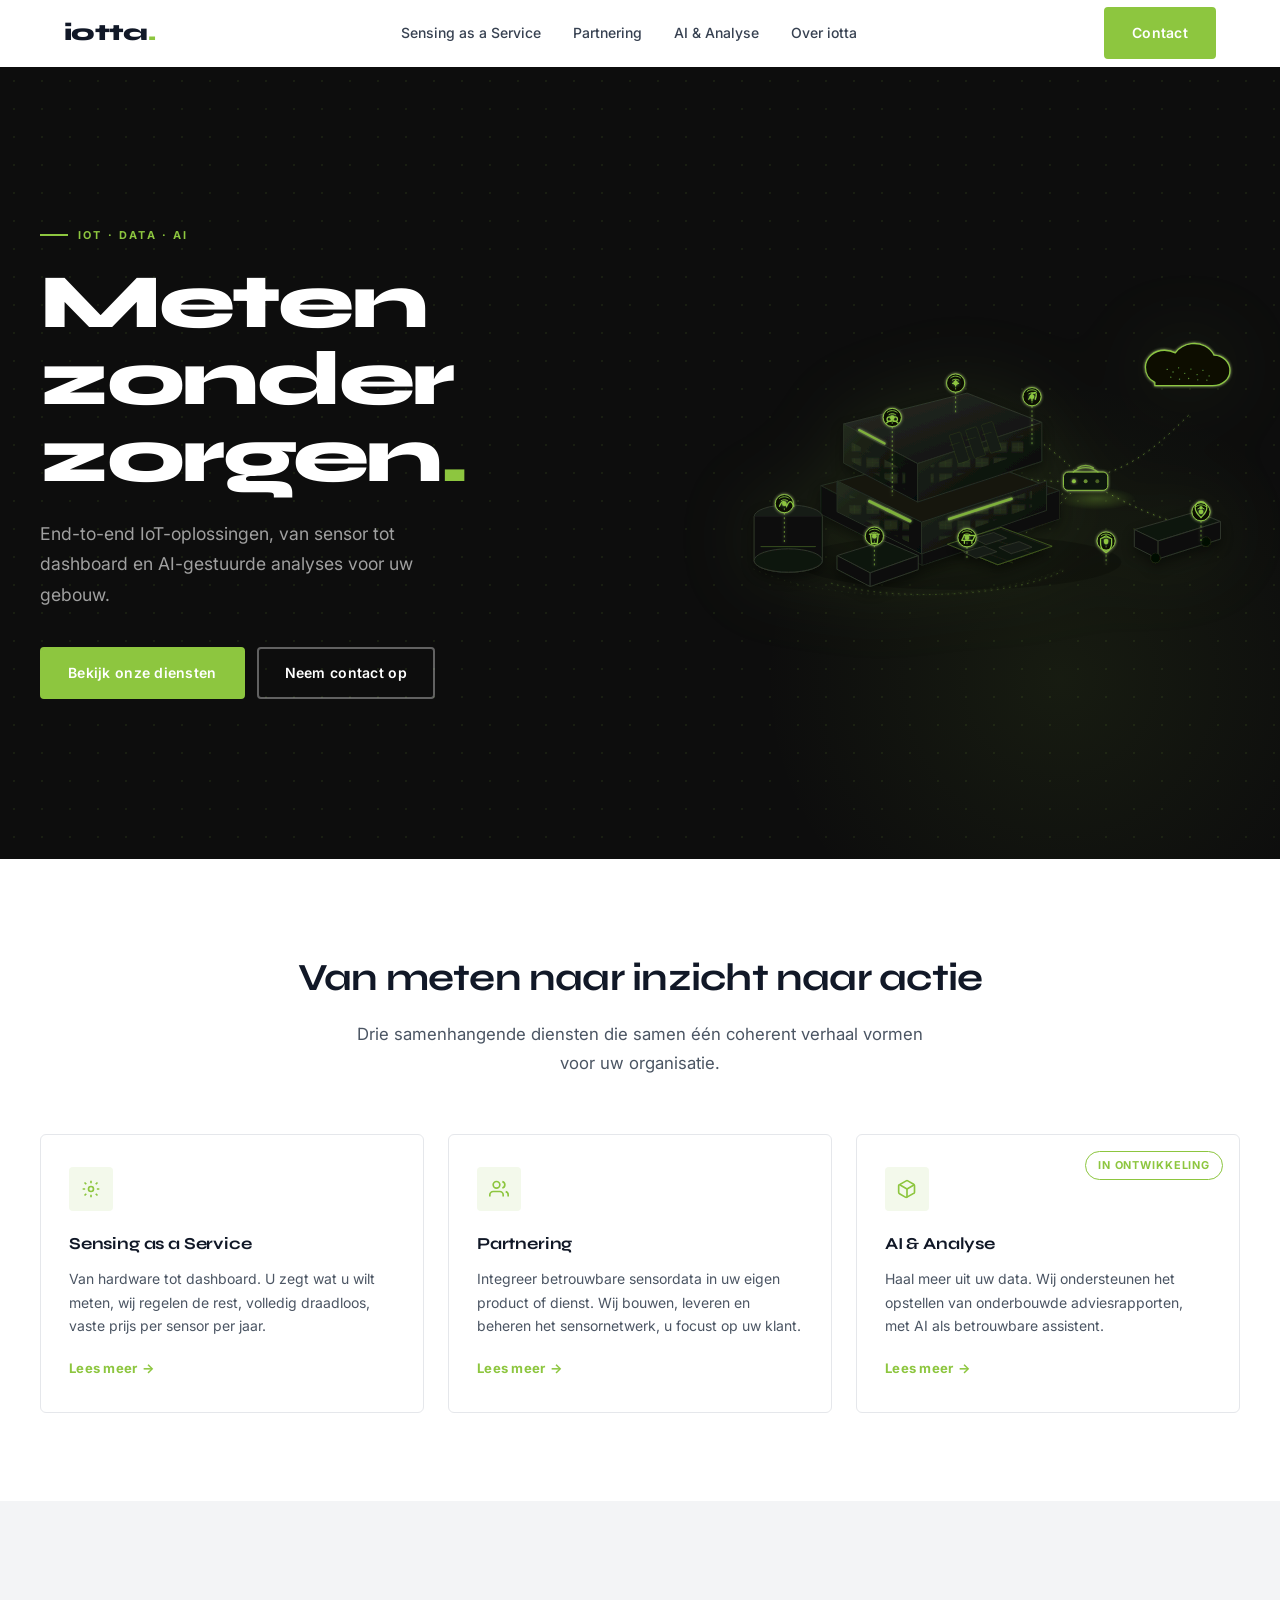
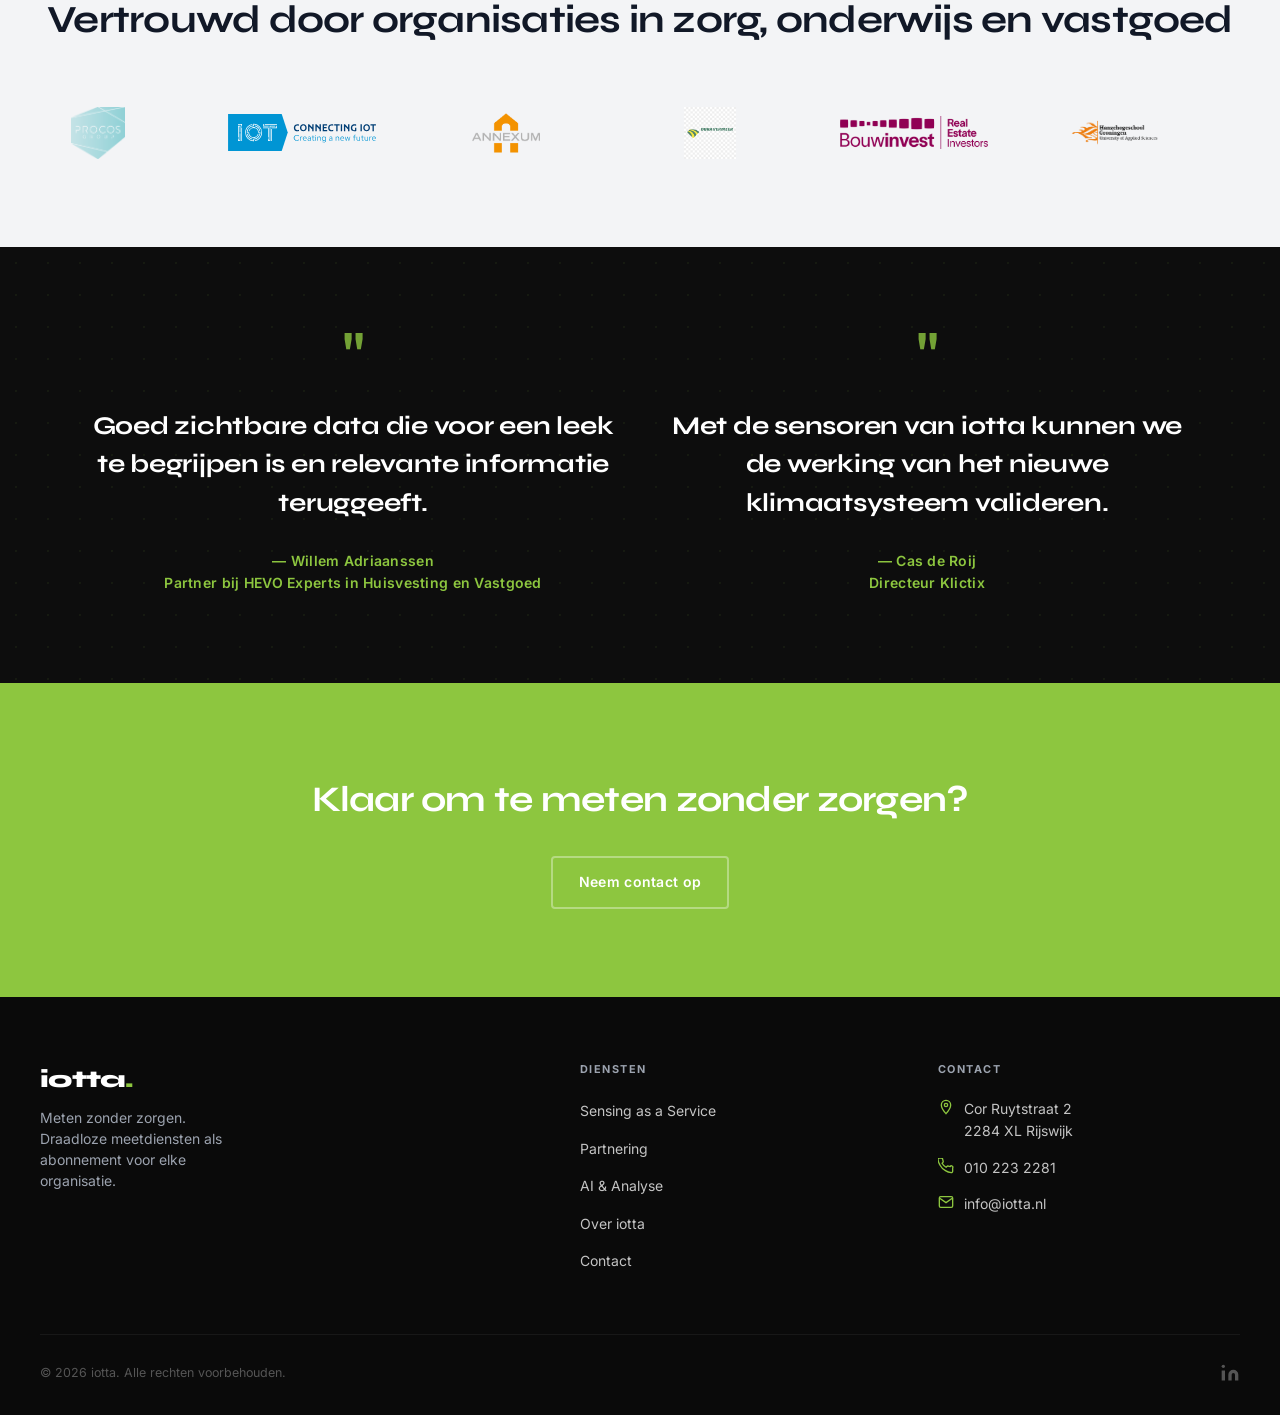
==== commit d864fcba: "Update website content, assets en contactpagina - Logo marquee met bedrijfslogo's en scroll-animatie" ====
--- a/index.html
+++ b/index.html
@@ -27,7 +27,7 @@
             Meten<br>zonder<br>zorgen<span class="accent">.</span>
           </h1>
           <p class="hero-subtitle">
-            End-to-end IoT-oplossingen — van sensor tot dashboard
+            End-to-end IoT-oplossingen, van sensor tot dashboard
             en AI-gestuurde analyses voor uw gebouw.
           </p>
           <div class="hero-actions">
@@ -36,7 +36,7 @@
           </div>
         </div>
         <div class="hero-visual">
-          <img src="assets/hero-illustration.svg"
+          <img src="assets/Photo front page.svg"
                alt="Illustratie van een slim gebouw met draadloze IoT-sensoren die data doorsturen naar de cloud"
                width="520" height="440">
         </div>
@@ -59,7 +59,7 @@
               <svg width="20" height="20" fill="none" stroke="currentColor" stroke-width="2" viewBox="0 0 24 24"><circle cx="12" cy="12" r="3"/><path d="M12 2v3M12 19v3M4.22 4.22l2.12 2.12M17.66 17.66l2.12 2.12M2 12h3M19 12h3M4.22 19.78l2.12-2.12M17.66 6.34l2.12-2.12"/></svg>
             </div>
             <h3 class="card-title">Sensing as a Service</h3>
-            <p class="card-text">Van hardware tot dashboard. U zegt wat u wilt meten, wij regelen de rest — volledig draadloos, vaste prijs per sensor per jaar.</p>
+            <p class="card-text">Van hardware tot dashboard. U zegt wat u wilt meten, wij regelen de rest, volledig draadloos, vaste prijs per sensor per jaar.</p>
             <a href="sensing-as-a-service.html" class="card-link">Lees meer <span aria-hidden="true">→</span></a>
           </article>
 
@@ -68,7 +68,7 @@
               <svg width="20" height="20" fill="none" stroke="currentColor" stroke-width="2" viewBox="0 0 24 24"><path d="M17 21v-2a4 4 0 00-4-4H5a4 4 0 00-4 4v2"/><circle cx="9" cy="7" r="4"/><path d="M23 21v-2a4 4 0 00-3-3.87M16 3.13a4 4 0 010 7.75"/></svg>
             </div>
             <h3 class="card-title">Partnering</h3>
-            <p class="card-text">Integreer betrouwbare sensordata in uw eigen product of dienst. Wij bouwen, leveren en beheren het sensornetwerk — u focust op uw klant.</p>
+            <p class="card-text">Integreer betrouwbare sensordata in uw eigen product of dienst. Wij bouwen, leveren en beheren het sensornetwerk, u focust op uw klant.</p>
             <a href="partnering.html" class="card-link">Lees meer <span aria-hidden="true">→</span></a>
           </article>
 
@@ -80,7 +80,7 @@
               <svg width="20" height="20" fill="none" stroke="currentColor" stroke-width="2" viewBox="0 0 24 24"><path d="M21 16V8a2 2 0 00-1-1.73l-7-4a2 2 0 00-2 0l-7 4A2 2 0 002 8v8a2 2 0 001 1.73l7 4a2 2 0 002 0l7-4A2 2 0 0021 16z"/><polyline points="3.27 6.96 12 12.01 20.73 6.96"/><line x1="12" y1="22.08" x2="12" y2="12"/></svg>
             </div>
             <h3 class="card-title">AI &amp; Analyse</h3>
-            <p class="card-text">Haal meer uit uw data. Wij ondersteunen het opstellen van onderbouwde adviesrapporten — met AI als betrouwbare assistent.</p>
+            <p class="card-text">Haal meer uit uw data. Wij ondersteunen het opstellen van onderbouwde adviesrapporten, met AI als betrouwbare assistent.</p>
             <a href="ai-en-analyse.html" class="card-link">Lees meer <span aria-hidden="true">→</span></a>
           </article>
 
@@ -96,30 +96,68 @@
         <div class="section-header reveal">
           <h2 id="proof-title">Vertrouwd door organisaties in zorg, onderwijs en vastgoed</h2>
         </div>
-        <div class="logo-row reveal">
-          <!-- vervang door: <img src="assets/logos/[klant].svg" alt="[Klantnaam]" width="128" height="48"> -->
-          <div class="logo-placeholder" role="img" aria-label="Klantlogo placeholder"></div>
-          <div class="logo-placeholder" role="img" aria-label="Klantlogo placeholder"></div>
-          <div class="logo-placeholder" role="img" aria-label="Klantlogo placeholder"></div>
-          <div class="logo-placeholder" role="img" aria-label="Klantlogo placeholder"></div>
-          <div class="logo-placeholder" role="img" aria-label="Klantlogo placeholder"></div>
+      </div>
+      <div class="logo-marquee-wrapper">
+        <div class="logo-marquee-track">
+          <img src="assets/Company logos/PROCOS logo.png" alt="PROCOS">
+          <img src="assets/Company logos/Connecting IoT.svg" alt="Connecting IoT">
+          <img src="assets/Company logos/Annexum.png" alt="Annexum">
+          <img src="assets/Company logos/png-transparent-dura-vermeer-hd-logo-thumbnail.png" alt="Dura Vermeer">
+          <img src="assets/Company logos/Bouwinvest_Real_Estate_Investors_idH5JdBP77_0.png" alt="Bouwinvest">
+          <img src="assets/Company logos/Logo_Hanze_University_of_Applied_Sciences.png" alt="Hanzehogeschool">
+          <img src="assets/Company logos/hevo-logo.svg" alt="HEVO">
+          <img src="assets/Company logos/ING.png" alt="ING">
+          <img src="assets/Company logos/Jumbo_Logo.svg" alt="Jumbo">
+          <img src="assets/Company logos/Logo_kpn.svg.png" alt="KPN">
+          <img src="assets/Company logos/logo_provincie_utrecht.jpg" alt="Provincie Utrecht">
+          <img src="assets/Company logos/ProvincieZuidHolland.png" alt="Provincie Zuid-Holland">
+          <img src="assets/Company logos/mp.svg" alt="MP">
+          <img src="assets/Company logos/300851956_435735005244823_1874178164288201500_n.png" alt="Klant">
+          <img src="assets/Company logos/T-Systems-Logo.wine.png" alt="T-Systems">
+          <img src="assets/Company logos/Wagamama-Logo.svg.png" alt="Wagamama">
+          <img src="assets/Company logos/gydz.png" alt="Gydz">
+          <!-- Duplicate voor naadloze loop -->
+          <img src="assets/Company logos/PROCOS logo.png" alt="" aria-hidden="true">
+          <img src="assets/Company logos/Connecting IoT.svg" alt="" aria-hidden="true">
+          <img src="assets/Company logos/Annexum.png" alt="" aria-hidden="true">
+          <img src="assets/Company logos/png-transparent-dura-vermeer-hd-logo-thumbnail.png" alt="" aria-hidden="true">
+          <img src="assets/Company logos/Bouwinvest_Real_Estate_Investors_idH5JdBP77_0.png" alt="" aria-hidden="true">
+          <img src="assets/Company logos/Logo_Hanze_University_of_Applied_Sciences.png" alt="" aria-hidden="true">
+          <img src="assets/Company logos/hevo-logo.svg" alt="" aria-hidden="true">
+          <img src="assets/Company logos/ING.png" alt="" aria-hidden="true">
+          <img src="assets/Company logos/Jumbo_Logo.svg" alt="" aria-hidden="true">
+          <img src="assets/Company logos/Logo_kpn.svg.png" alt="" aria-hidden="true">
+          <img src="assets/Company logos/logo_provincie_utrecht.jpg" alt="" aria-hidden="true">
+          <img src="assets/Company logos/ProvincieZuidHolland.png" alt="" aria-hidden="true">
+          <img src="assets/Company logos/mp.svg" alt="" aria-hidden="true">
+          <img src="assets/Company logos/300851956_435735005244823_1874178164288201500_n.png" alt="" aria-hidden="true">
+          <img src="assets/Company logos/T-Systems-Logo.wine.png" alt="" aria-hidden="true">
+          <img src="assets/Company logos/Wagamama-Logo.svg.png" alt="" aria-hidden="true">
+          <img src="assets/Company logos/gydz.png" alt="" aria-hidden="true">
         </div>
       </div>
     </section>
 
     <!-- ================================================
-         TESTIMONIAL
+         TESTIMONIALS
          ================================================ -->
-    <section class="section section--dark" aria-label="Klantgetuigenis">
+    <section class="section section--dark" aria-label="Klantgetuigenissen">
       <div class="inner">
-        <div class="testimonial reveal">
-          <span class="testimonial-mark" aria-hidden="true">"</span>
-          <!-- vervang door: echte klantquote -->
-          <blockquote class="testimonial-quote">
-            Sinds we met iotta werken, hebben we 100% inzicht in ons binnenklimaat
-            zonder dat onze IT-afdeling er omkijken naar heeft. Het werkt simpelweg altijd.
-          </blockquote>
-          <p class="testimonial-attrib">— Naam Achternaam, Facility Manager · Organisatienaam</p>
+        <div class="testimonials-grid">
+          <div class="testimonial reveal reveal-d1">
+            <span class="testimonial-mark" aria-hidden="true">"</span>
+            <blockquote class="testimonial-quote">
+              Goed zichtbare data die voor een leek te begrijpen is en relevante informatie teruggeeft.
+            </blockquote>
+            <p class="testimonial-attrib">— Willem Adriaanssen<br>Partner bij HEVO Experts in Huisvesting en Vastgoed</p>
+          </div>
+          <div class="testimonial reveal reveal-d2">
+            <span class="testimonial-mark" aria-hidden="true">"</span>
+            <blockquote class="testimonial-quote">
+              Met de sensoren van iotta kunnen we de werking van het nieuwe klimaatsysteem valideren.
+            </blockquote>
+            <p class="testimonial-attrib">— Cas de Roij<br>Directeur Klictix</p>
+          </div>
         </div>
       </div>
     </section>
--- a/css/styles.css
+++ b/css/styles.css
@@ -724,29 +724,55 @@
 }
 
 /* ============================================================
-   SOCIAL PROOF / LOGO ROW
-   ============================================================ */
-.logo-row {
-  display: flex;
-  flex-wrap: wrap;
-  gap: 20px 32px;
-  justify-content: center;
-  align-items: center;
-}
-.logo-placeholder {
-  width: 128px;
-  height: 48px;
-  background: var(--gray-200);
-  border-radius: var(--radius-sm);
-  /* vervang door: <img src="assets/logos/[klant].svg" alt="[Klantnaam]" width="128" height="48"> */
-}
-
-/* ============================================================
-   TESTIMONIAL
-   ============================================================ */
+   SOCIAL PROOF / LOGO MARQUEE
+   ============================================================ */
+.logo-marquee-wrapper {
+  overflow: hidden;
+  width: 100%;
+  margin-top: 8px;
+  -webkit-mask-image: linear-gradient(to right, transparent 0%, black 10%, black 90%, transparent 100%);
+  mask-image: linear-gradient(to right, transparent 0%, black 10%, black 90%, transparent 100%);
+}
+.logo-marquee-track {
+  display: flex;
+  align-items: center;
+  gap: 56px;
+  width: max-content;
+  animation: marquee 40s linear infinite;
+}
+.logo-marquee-track:hover { animation-play-state: paused; }
+.logo-marquee-track img {
+  height: 52px;
+  width: 148px;
+  object-fit: contain;
+  flex-shrink: 0;
+}
+
+@keyframes marquee {
+  0%   { transform: translateX(0); }
+  100% { transform: translateX(-50%); }
+}
+
+@media (prefers-reduced-motion: reduce) {
+  .logo-marquee-track { animation: none; }
+}
+
+/* ============================================================
+   TESTIMONIALS
+   ============================================================ */
+.testimonials-grid {
+  display: grid;
+  grid-template-columns: repeat(2, 1fr);
+  gap: 48px;
+  max-width: 1100px;
+  margin: 0 auto;
+}
+
+@media (max-width: 768px) {
+  .testimonials-grid { grid-template-columns: 1fr; gap: 40px; }
+}
+
 .testimonial {
-  max-width: 800px;
-  margin: 0 auto;
   text-align: center;
 }
 .testimonial-mark {
@@ -789,9 +815,12 @@
    ============================================================ */
 .team-grid {
   display: grid;
-  grid-template-columns: repeat(2, 280px);
+  grid-template-columns: repeat(4, 200px);
   gap: 40px;
   justify-content: center;
+}
+@media (max-width: 900px) {
+  .team-grid { grid-template-columns: repeat(2, 200px); }
 }
 .team-card { text-align: center; }
 .team-photo {
@@ -803,9 +832,31 @@
   overflow: hidden;
   border: 3px solid transparent;
   transition: border-color 0.2s;
-  /* vervang door: <img src="assets/team/[naam].jpg" alt="[Naam]" width="120" height="120"> */
+  position: relative;
 }
 .team-card:hover .team-photo { border-color: var(--green); }
+
+.team-photo-overlay {
+  position: absolute;
+  inset: 0;
+  background: rgba(0, 0, 0, 0.72);
+  border-radius: 50%;
+  display: flex;
+  align-items: center;
+  justify-content: center;
+  opacity: 0;
+  transition: opacity 0.25s;
+  padding: 8px;
+}
+.team-card:hover .team-photo-overlay { opacity: 1; }
+.team-photo-overlay a {
+  font-size: 0.6rem;
+  font-weight: 600;
+  color: var(--green);
+  text-align: center;
+  word-break: break-all;
+  line-height: 1.4;
+}
 .team-name {
   font-family: var(--font-display);
   font-weight: 700;
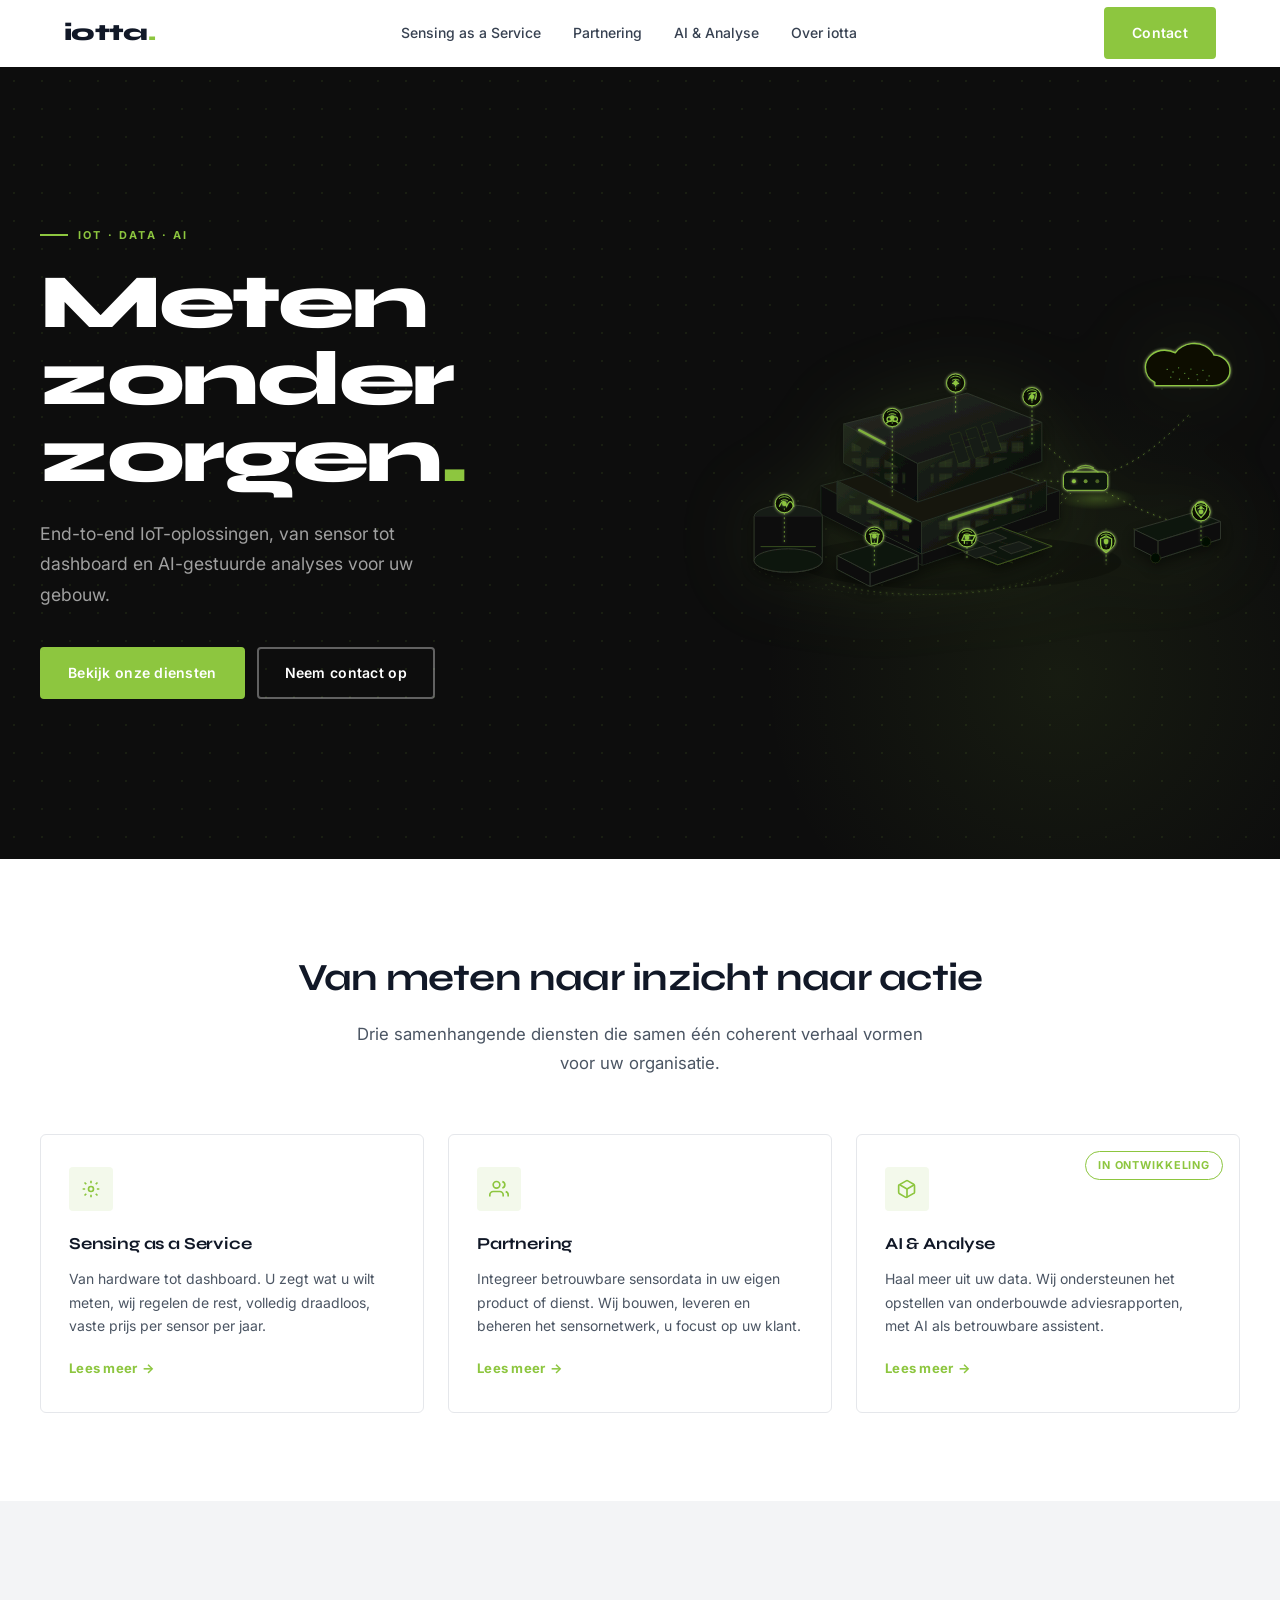
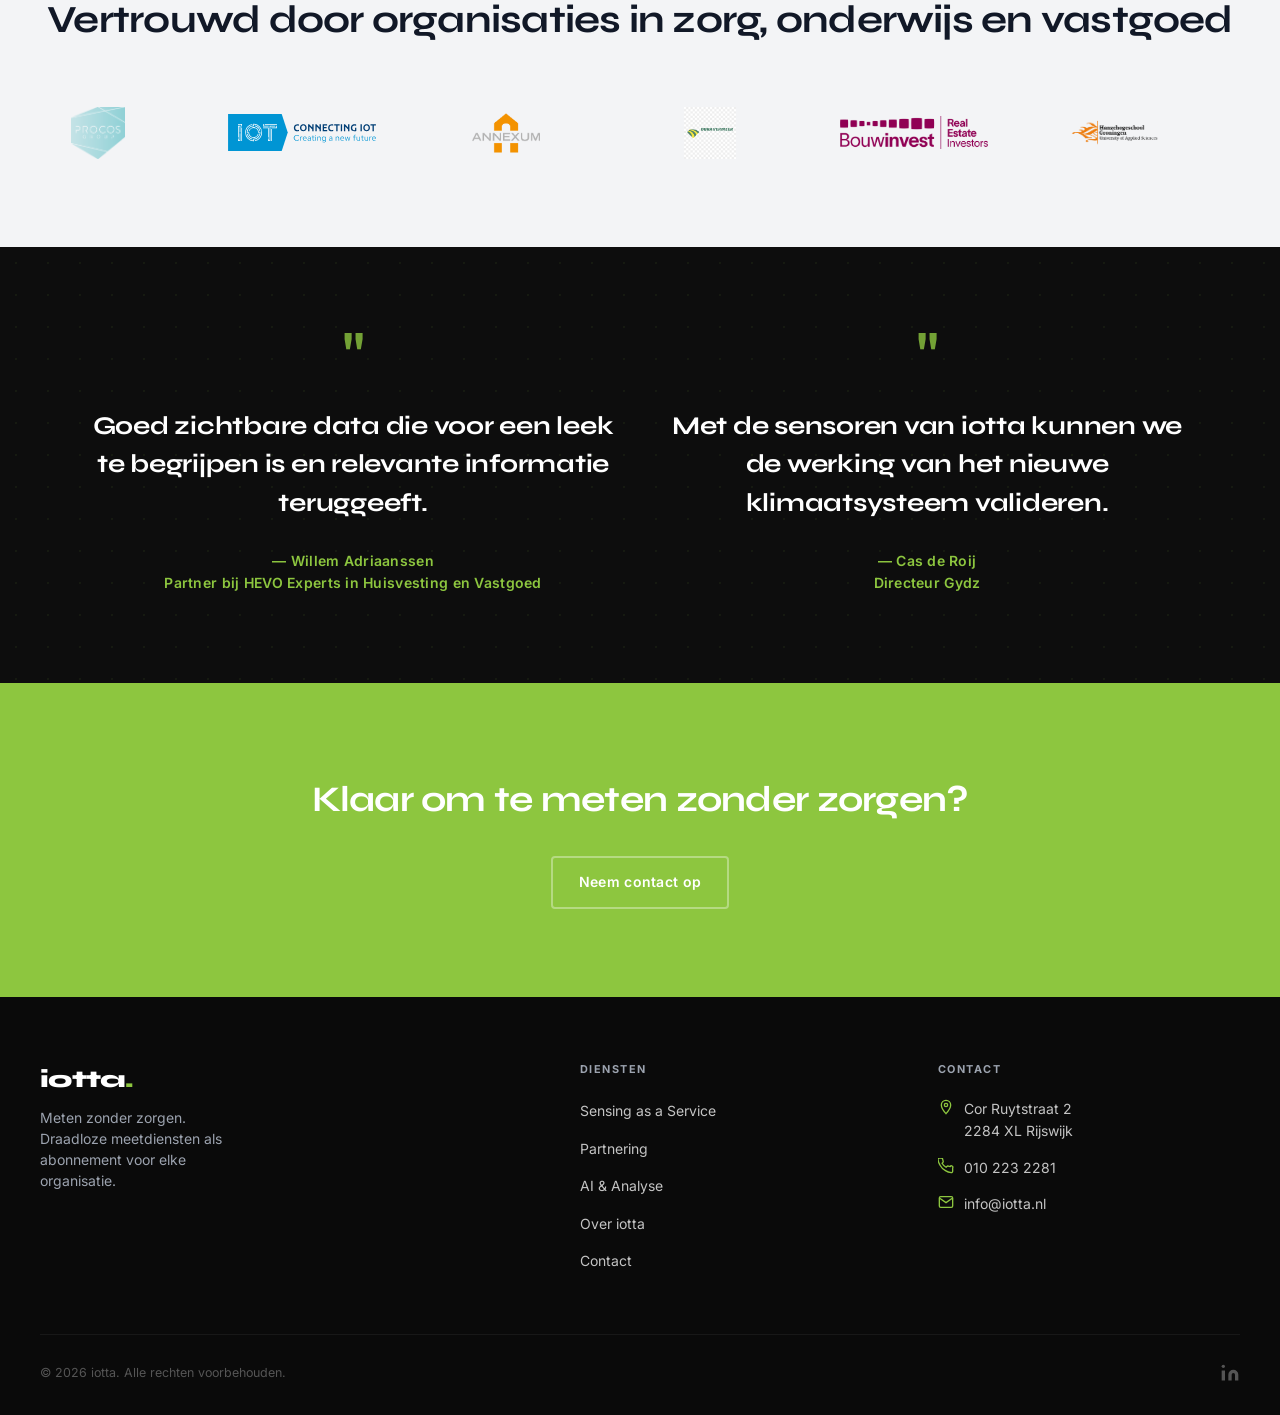
==== commit c237a4e6: "Kleine aanpassingen content - Sybe als eerste in teamvolgorde - Klictix gewijzigd naar Gydz bij test" ====
--- a/index.html
+++ b/index.html
@@ -156,7 +156,7 @@
             <blockquote class="testimonial-quote">
               Met de sensoren van iotta kunnen we de werking van het nieuwe klimaatsysteem valideren.
             </blockquote>
-            <p class="testimonial-attrib">— Cas de Roij<br>Directeur Klictix</p>
+            <p class="testimonial-attrib">— Cas de Roij<br>Directeur Gydz</p>
           </div>
         </div>
       </div>
